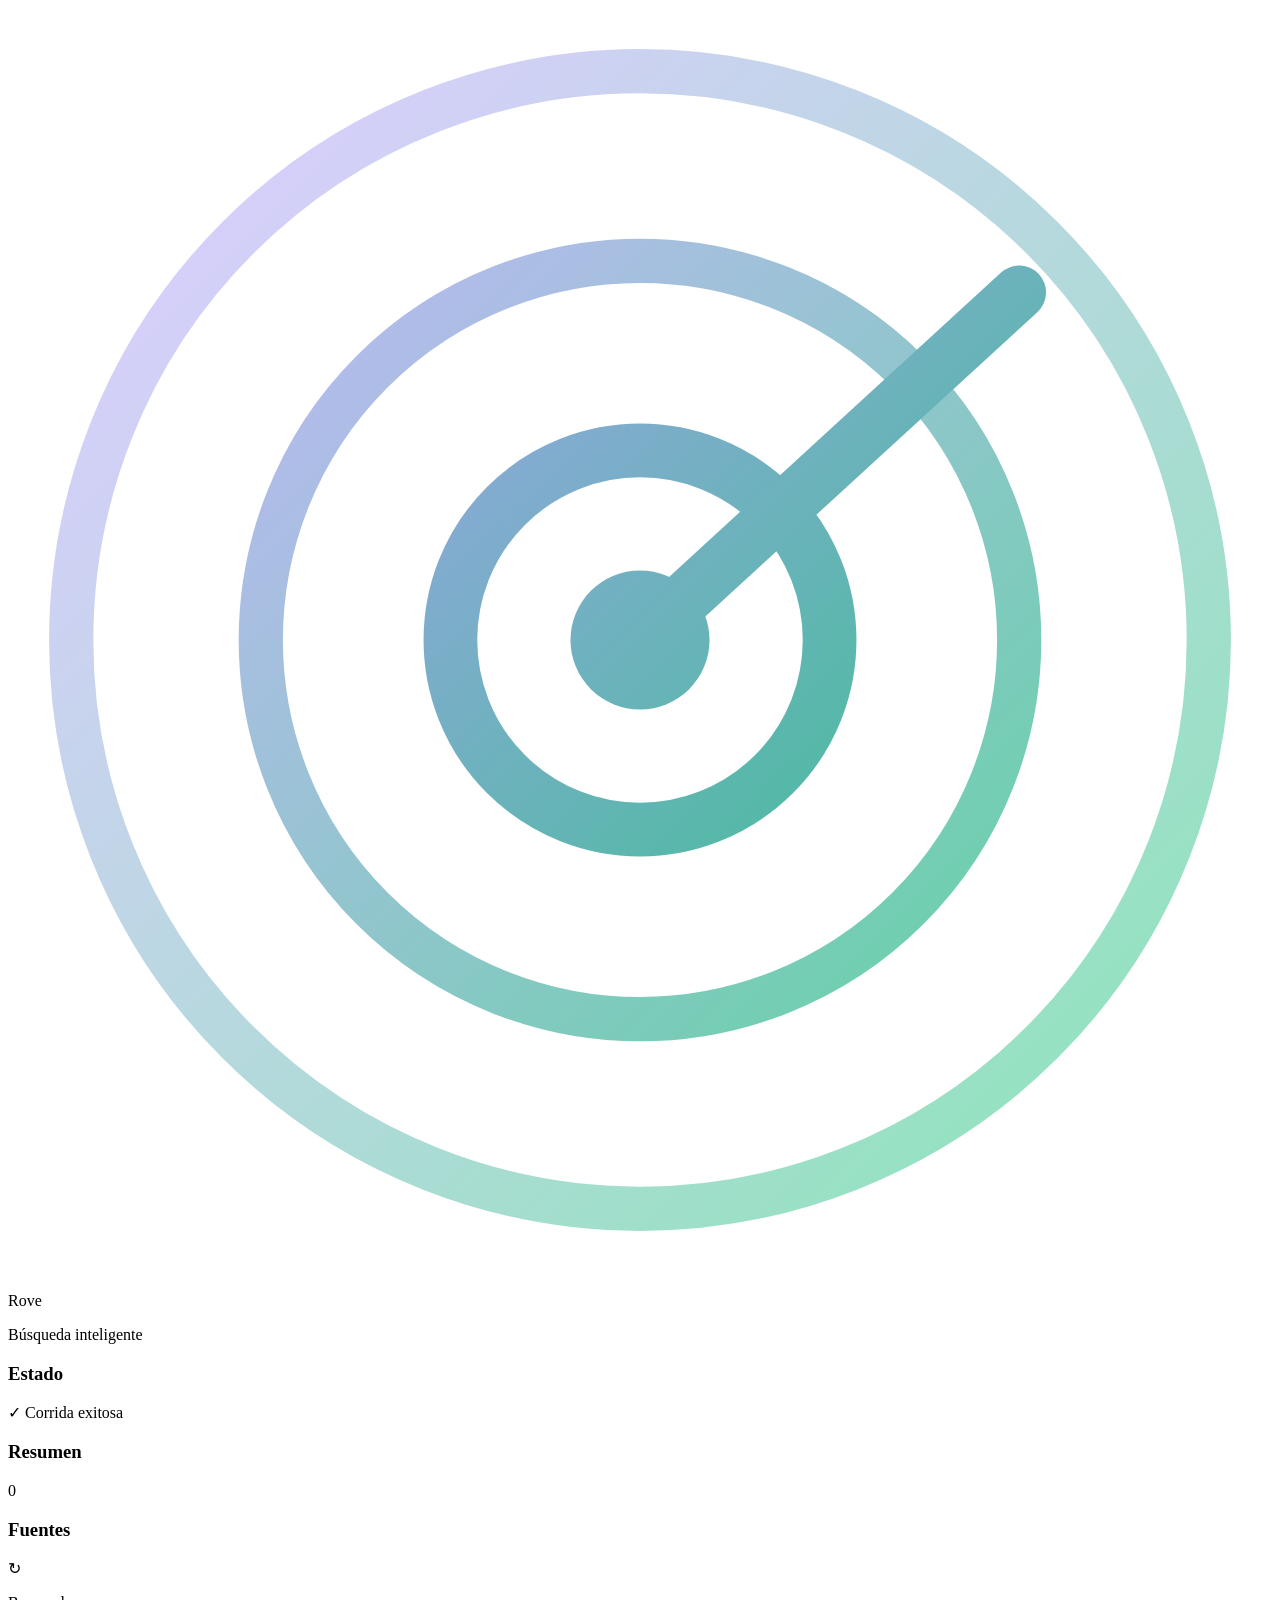
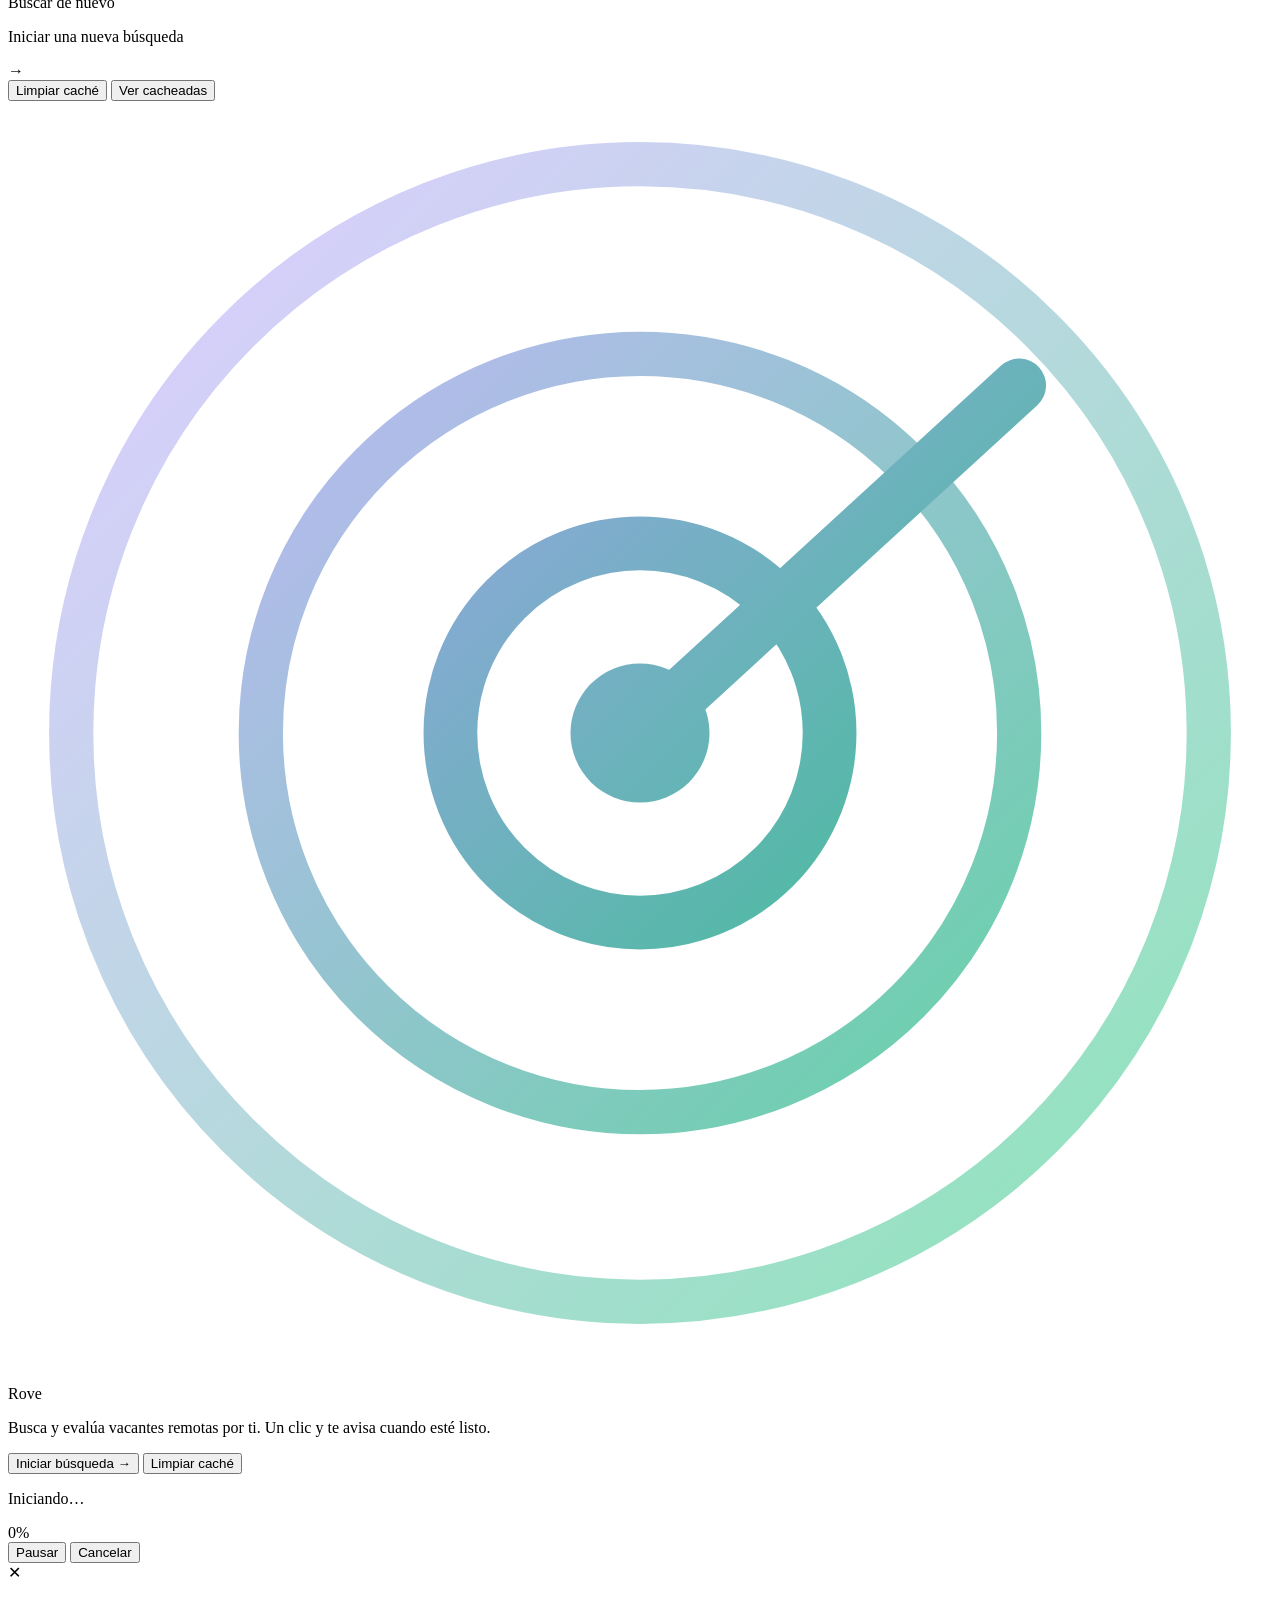
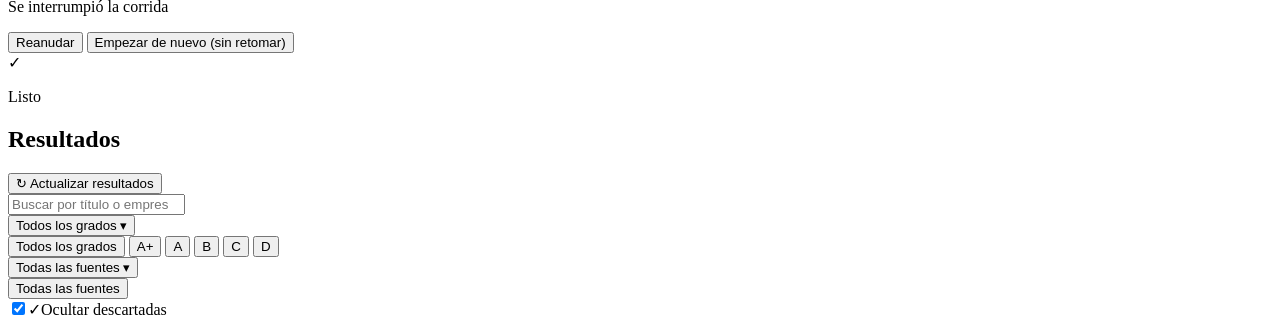
==== src/rove/web/static/index.html @ 4c7eae9c "Fork from career-radar and rebrand as Rove Kevin didn't like the "Career Radar" name (ChatGPT-sugges" ====
<!doctype html>
<html lang="es">
<head>
  <meta charset="utf-8">
  <meta name="viewport" content="width=device-width, initial-scale=1">
  <title>Rove</title>
  <link rel="icon" href="/favicon.ico" type="image/x-icon">
  <link rel="shortcut icon" href="/favicon.ico" type="image/x-icon">
  <link rel="manifest" href="/static/manifest.json">
  <link rel="stylesheet" href="/static/css/style.css">
</head>
<body>
  <div class="ambient" aria-hidden="true">
    <span class="a1"></span><span class="a2"></span><span class="a3"></span><span class="a4"></span><span class="a5"></span>
  </div>

  <aside class="sidebar" id="sidebar">
    <div class="brand">
      <svg class="brand-mark" viewBox="0 0 40 40" fill="none" aria-hidden="true">
        <circle cx="20" cy="20" r="18" stroke="url(#radarGradSide)" stroke-width="1.4" opacity="0.5"/>
        <circle cx="20" cy="20" r="12" stroke="url(#radarGradSide)" stroke-width="1.4" opacity="0.75"/>
        <circle cx="20" cy="20" r="6" stroke="url(#radarGradSide)" stroke-width="1.7"/>
        <circle cx="20" cy="20" r="2.2" fill="url(#radarGradSide)"/>
        <path d="M20 20 L32 9" stroke="url(#radarGradSide)" stroke-width="1.7" stroke-linecap="round"/>
        <defs>
          <linearGradient id="radarGradSide" x1="4" y1="4" x2="36" y2="36" gradientUnits="userSpaceOnUse">
            <stop stop-color="#B89CFF"/>
            <stop offset="1" stop-color="#20C879"/>
          </linearGradient>
        </defs>
      </svg>
      <div>
        <p class="brand-name">Rove</p>
        <p class="brand-tag">Búsqueda inteligente</p>
      </div>
    </div>

    <div class="side-card">
      <h3>Estado</h3>
      <div class="status-line ok" id="sideStatusLine">&#10003; Corrida exitosa</div>
      <p class="status-meta" id="sideStatusMeta"></p>
    </div>

    <div class="side-card">
      <h3>Resumen</h3>
      <div class="summary-num" id="sideTotal">0</div>
      <div class="summary-label" id="sideTotalLabel"></div>
      <div class="cat-bars" id="sideCatBars"></div>
    </div>

    <div class="side-card">
      <h3>Fuentes</h3>
      <div class="source-list" id="sideSources"></div>
    </div>

    <div class="sidebar-spacer"></div>
    <div class="rerun-card" id="sideRerunBtn" role="button" tabindex="0">
      <div class="rerun-ico">&#8635;</div>
      <div class="rerun-text">
        <p class="rerun-title">Buscar de nuevo</p>
        <p class="rerun-sub">Iniciar una nueva búsqueda</p>
      </div>
      <span class="rerun-arrow">&#8594;</span>
    </div>
    <button class="text-btn text-btn-side" id="sideClearCacheBtn" type="button">Limpiar caché</button>
    <button class="text-btn text-btn-side" id="sideViewCacheBtn" type="button">Ver cacheadas</button>
  </aside>

  <main>
    <div id="runnerCard">

      <section class="state active" data-state="idle">
        <div class="runner-brand">
          <svg class="brand-mark" viewBox="0 0 40 40" fill="none" aria-hidden="true">
            <circle cx="20" cy="20" r="18" stroke="url(#radarGradMain)" stroke-width="1.4" opacity="0.5"/>
            <circle cx="20" cy="20" r="12" stroke="url(#radarGradMain)" stroke-width="1.4" opacity="0.75"/>
            <circle cx="20" cy="20" r="6" stroke="url(#radarGradMain)" stroke-width="1.7"/>
            <circle cx="20" cy="20" r="2.2" fill="url(#radarGradMain)"/>
            <path d="M20 20 L32 9" stroke="url(#radarGradMain)" stroke-width="1.7" stroke-linecap="round"/>
            <defs>
              <linearGradient id="radarGradMain" x1="4" y1="4" x2="36" y2="36" gradientUnits="userSpaceOnUse">
                <stop stop-color="#B89CFF"/>
                <stop offset="1" stop-color="#20C879"/>
              </linearGradient>
            </defs>
          </svg>
          <p class="brand-name">Rove</p>
        </div>
        <p class="runner-sub">Busca y evalúa vacantes remotas por ti. Un clic y te avisa cuando esté listo.</p>
        <button class="pill-btn" id="startBtn" type="button">Iniciar búsqueda &#8594;</button>
        <button class="text-btn" id="startFreshBtn" type="button" hidden>Empezar de nuevo (sin retomar)</button>
        <button class="text-btn" id="viewLastBtn" type="button" hidden>Ver dashboard de la última corrida</button>
        <button class="text-btn" id="clearCacheBtn" type="button">Limpiar caché</button>
      </section>

      <section class="state" data-state="working">
        <div class="cr-spinner" aria-label="Trabajando">
          <span></span><span></span><span></span><span></span>
          <span></span><span></span><span></span><span></span>
        </div>
        <p class="cr-status" id="statusText">Iniciando…</p>
        <div class="bar-wrap">
          <div class="bar-track"><div class="bar-fill" id="barFill"></div></div>
          <span class="bar-pct" id="barPct">0%</span>
        </div>
        <div class="notice" id="noticeBanner" hidden>
          <span class="notice-icon">&#9888;</span>
          <p class="notice-text" id="noticeText"></p>
        </div>
        <div class="working-actions">
          <button class="text-btn" id="cancelBtn" type="button">Pausar</button>
          <button class="text-btn" id="discardBtn" type="button">Cancelar</button>
        </div>
      </section>

      <section class="state" data-state="error">
        <div class="icon-ring err">&#10005;</div>
        <p class="state-title">Se interrumpió la corrida</p>
        <p class="state-detail" id="errorMessage"></p>
        <button class="pill-btn" id="retryBtn" type="button">Reanudar</button>
        <button class="text-btn" id="freshRetryBtn" type="button">Empezar de nuevo (sin retomar)</button>
      </section>

      <section class="state" data-state="done">
        <div class="icon-ring ok">&#10003;</div>
        <p class="state-title">Listo</p>
        <p class="state-detail" id="doneMessage" style="color: var(--text);"></p>
      </section>

    </div>

    <section class="state results-state" data-state="results">
      <div class="surface">
        <header class="topbar">
          <div>
            <h1>Resultados</h1>
            <p class="meta" id="resultsMeta"></p>
          </div>
          <button type="button" class="pill-action" id="topRerunBtn">&#8635; Actualizar resultados</button>
        </header>

        <div class="filters">
          <input class="filter-input" id="searchInput" type="search" placeholder="Buscar por título o empresa…">

          <div class="dropdown" id="gradeDropdown">
            <button class="dropdown-btn" type="button">
              <span id="gradeDropdownLabel">Todos los grados</span> <span class="chev">&#9662;</span>
            </button>
            <div class="dropdown-menu">
              <button class="dropdown-item active" type="button" data-value="">Todos los grados</button>
              <button class="dropdown-item" type="button" data-value="A+">A+</button>
              <button class="dropdown-item" type="button" data-value="A">A</button>
              <button class="dropdown-item" type="button" data-value="B">B</button>
              <button class="dropdown-item" type="button" data-value="C">C</button>
              <button class="dropdown-item" type="button" data-value="D">D</button>
            </div>
          </div>

          <div class="dropdown" id="sourceDropdown">
            <button class="dropdown-btn" type="button">
              <span id="sourceDropdownLabel">Todas las fuentes</span> <span class="chev">&#9662;</span>
            </button>
            <div class="dropdown-menu" id="sourceDropdownMenu">
              <button class="dropdown-item active" type="button" data-value="">Todas las fuentes</button>
            </div>
          </div>

          <label class="filter-check checked"><input type="checkbox" id="hideDismissedToggle" checked><span class="checkbox">&#10003;</span>Ocultar descartadas</label>
        </div>

        <div class="results-grid" id="resultsGrid"></div>
        <p class="results-empty" id="resultsEmpty" hidden>Ninguna vacante coincide con estos filtros.</p>
      </div>
    </section>

  </main>

  <div class="overlay" id="overlay">
    <div class="modal" id="modalBody"></div>
  </div>

  <script src="/static/js/app.js"></script>
</body>
</html>
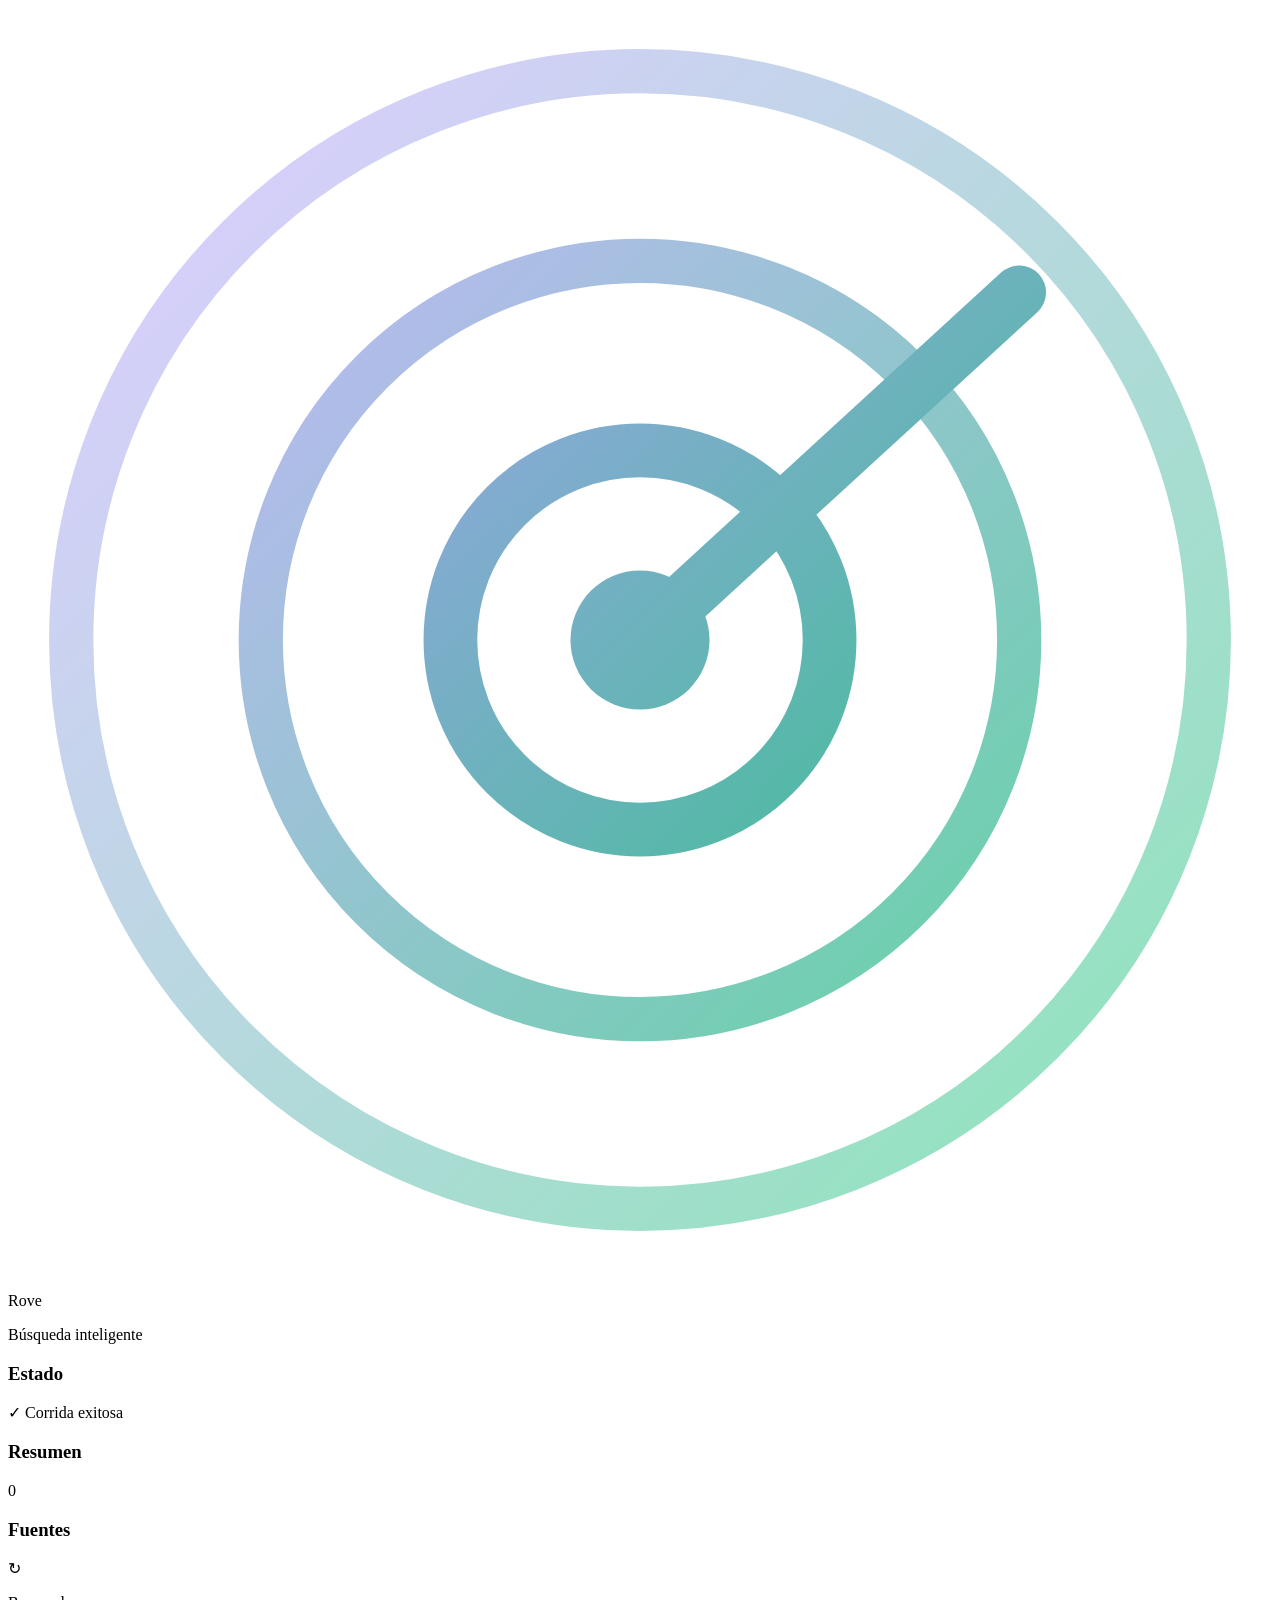
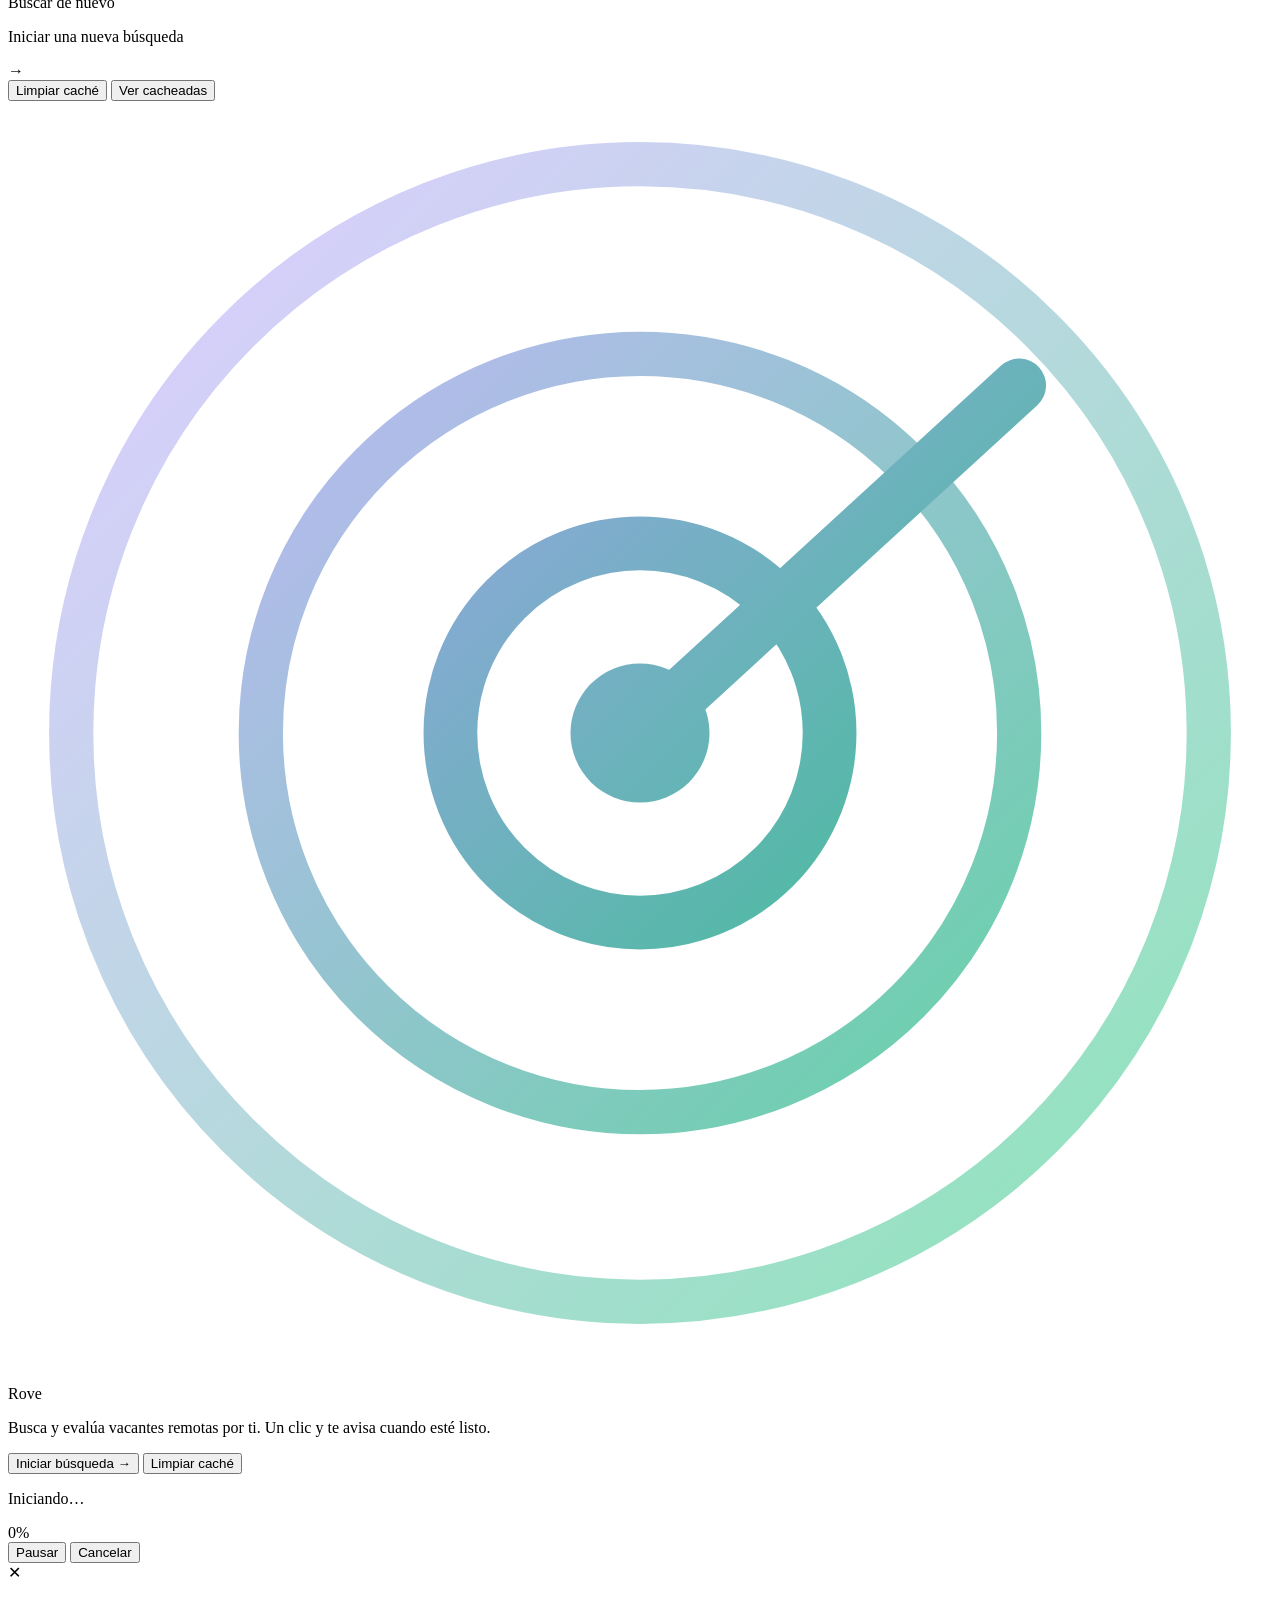
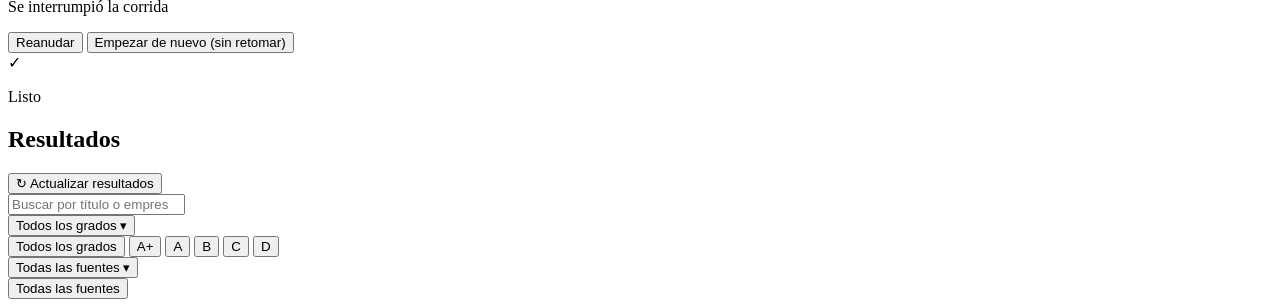
==== commit 953cfbbf: "EATP-031: accumulated inbox — jobs survive across runs until Kevin acts Fixes the core gap in Kevin'" ====
--- a/src/rove/web/static/index.html
+++ b/src/rove/web/static/index.html
@@ -164,8 +164,6 @@
               <button class="dropdown-item active" type="button" data-value="">Todas las fuentes</button>
             </div>
           </div>
-
-          <label class="filter-check checked"><input type="checkbox" id="hideDismissedToggle" checked><span class="checkbox">&#10003;</span>Ocultar descartadas</label>
         </div>
 
         <div class="results-grid" id="resultsGrid"></div>
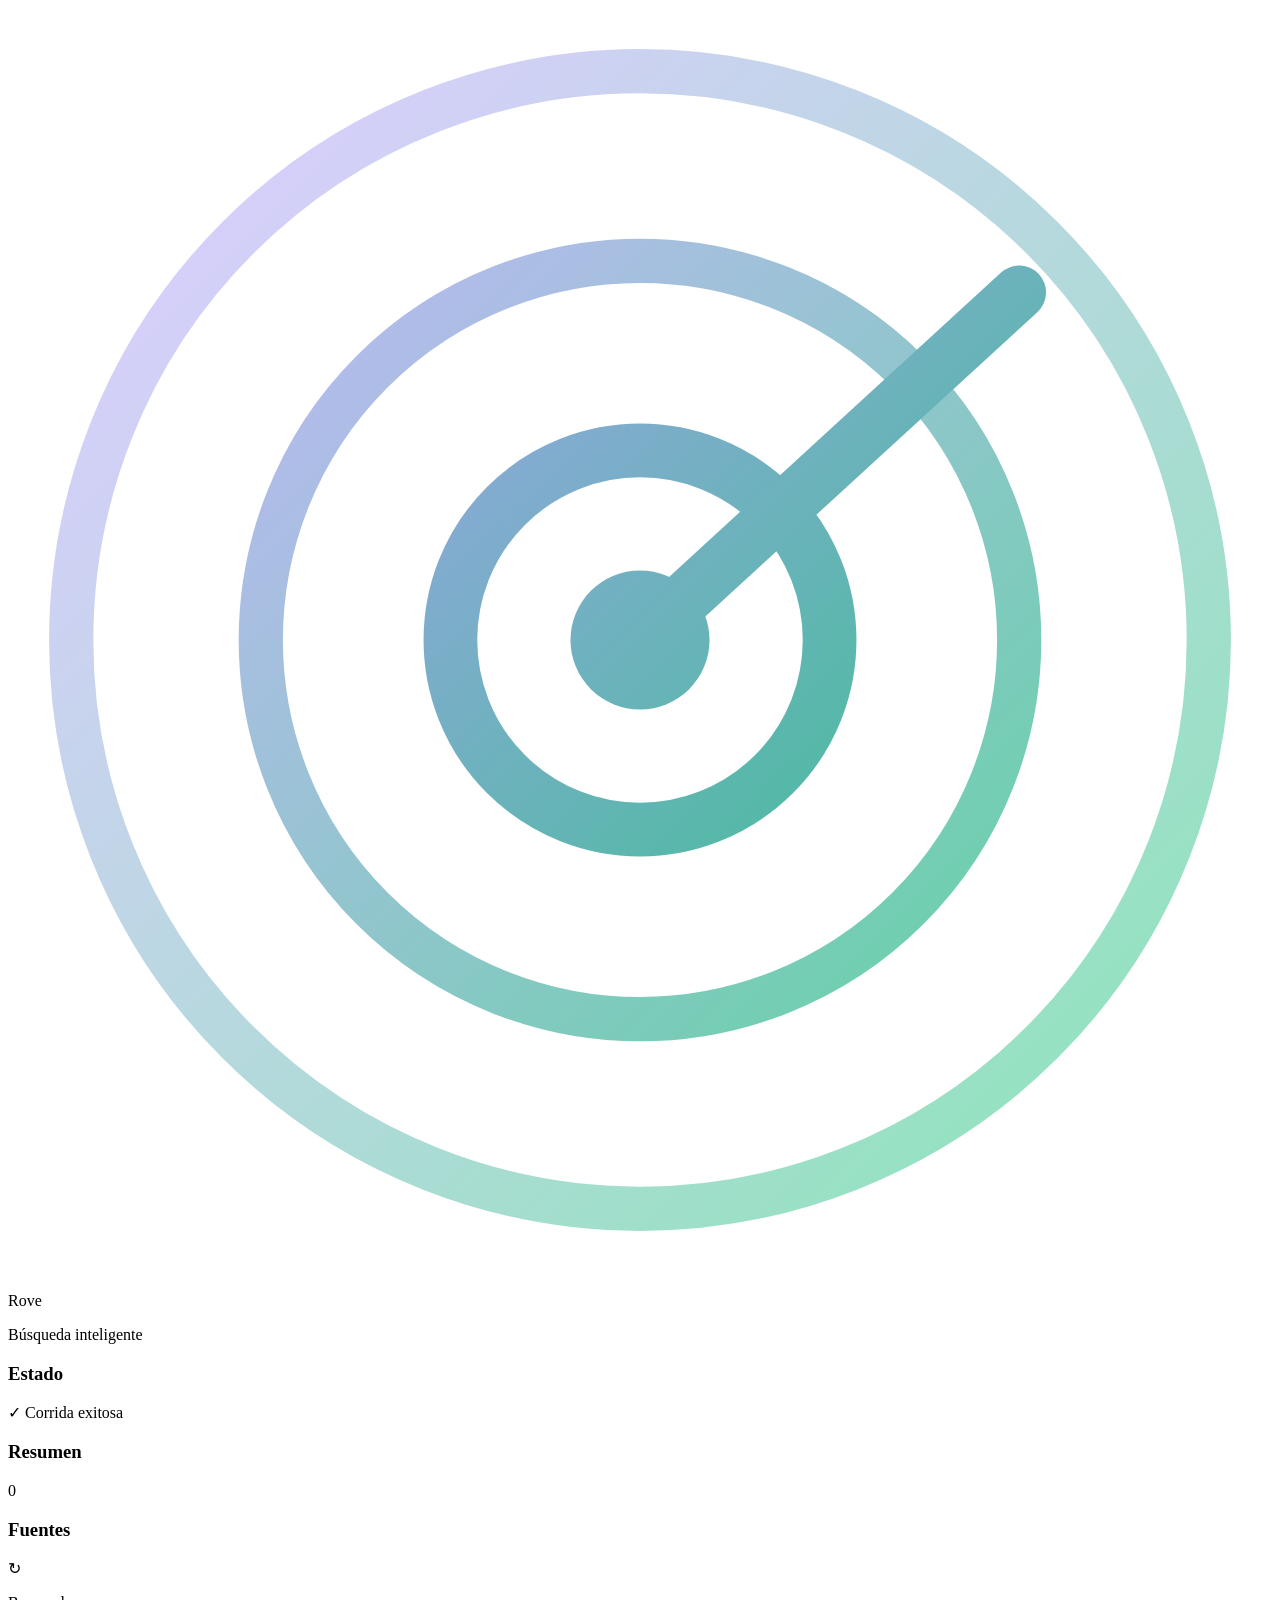
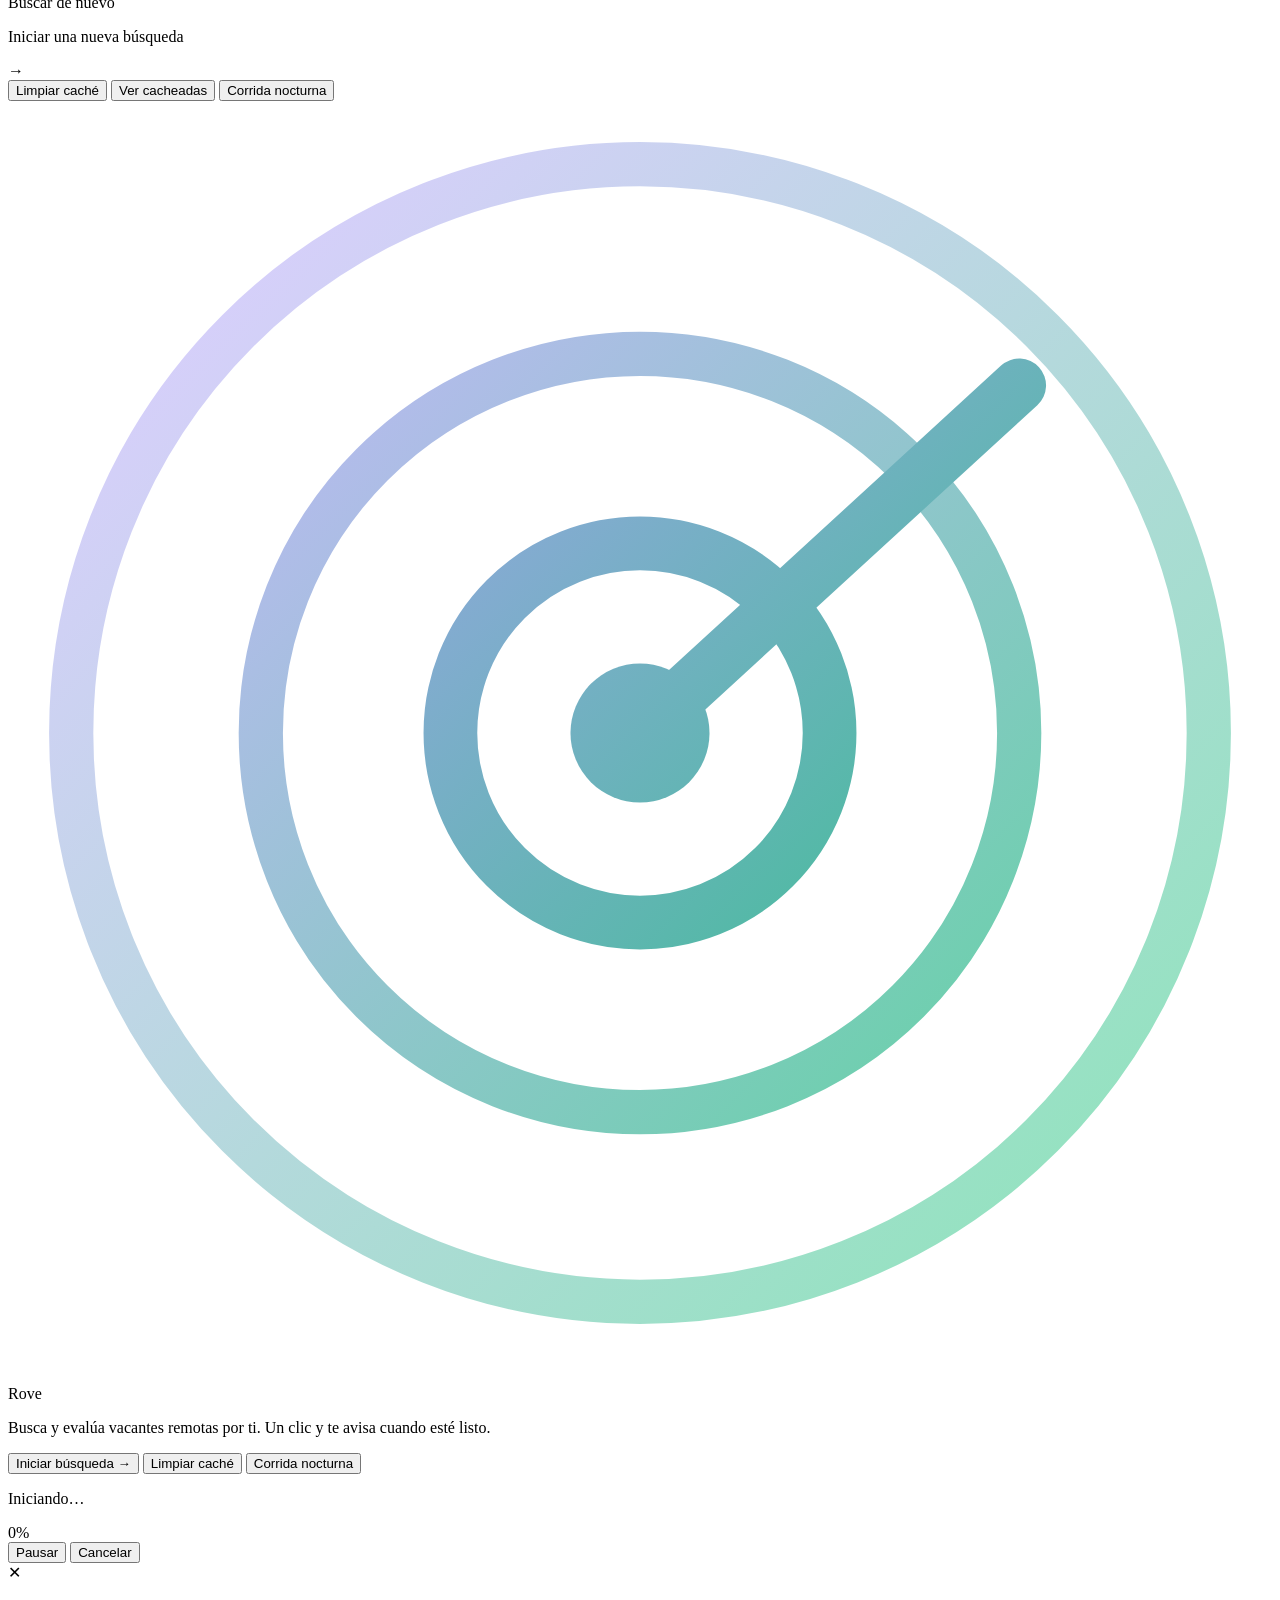
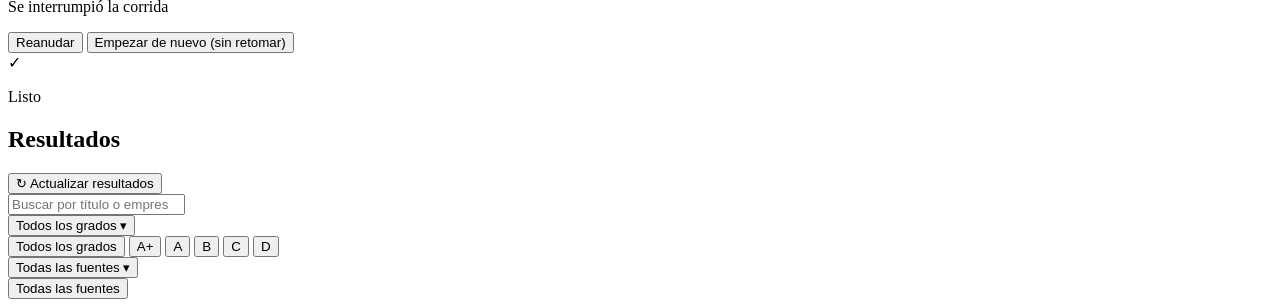
==== commit 3165f2e0: "EATP-037 phase 1: Rove side of the nightly apply (kill switch, skipped and question lists, dashboard" ====
--- a/src/rove/web/static/index.html
+++ b/src/rove/web/static/index.html
@@ -6,8 +6,8 @@
   <title>Rove</title>
   <link rel="icon" href="/favicon.ico" type="image/x-icon">
   <link rel="shortcut icon" href="/favicon.ico" type="image/x-icon">
-  <link rel="manifest" href="/static/manifest.json">
-  <link rel="stylesheet" href="/static/css/style.css">
+  <link rel="manifest" href="/static/manifest.json?v=2">
+  <link rel="stylesheet" href="/static/css/style.css?v=3">
 </head>
 <body>
   <div class="ambient" aria-hidden="true">
@@ -64,6 +64,7 @@
     </div>
     <button class="text-btn text-btn-side" id="sideClearCacheBtn" type="button">Limpiar caché</button>
     <button class="text-btn text-btn-side" id="sideViewCacheBtn" type="button">Ver cacheadas</button>
+    <button class="text-btn text-btn-side" id="sideNightlyBtn" type="button">Corrida nocturna<span class="nightly-badge" id="sideNightlyBadge" hidden></span></button>
   </aside>
 
   <main>
@@ -91,6 +92,7 @@
         <button class="text-btn" id="startFreshBtn" type="button" hidden>Empezar de nuevo (sin retomar)</button>
         <button class="text-btn" id="viewLastBtn" type="button" hidden>Ver dashboard de la última corrida</button>
         <button class="text-btn" id="clearCacheBtn" type="button">Limpiar caché</button>
+        <button class="text-btn" id="nightlyBtn" type="button">Corrida nocturna<span class="nightly-badge" id="nightlyBadge" hidden></span></button>
       </section>
 
       <section class="state" data-state="working">
@@ -177,6 +179,6 @@
     <div class="modal" id="modalBody"></div>
   </div>
 
-  <script src="/static/js/app.js"></script>
+  <script src="/static/js/app.js?v=3"></script>
 </body>
 </html>
